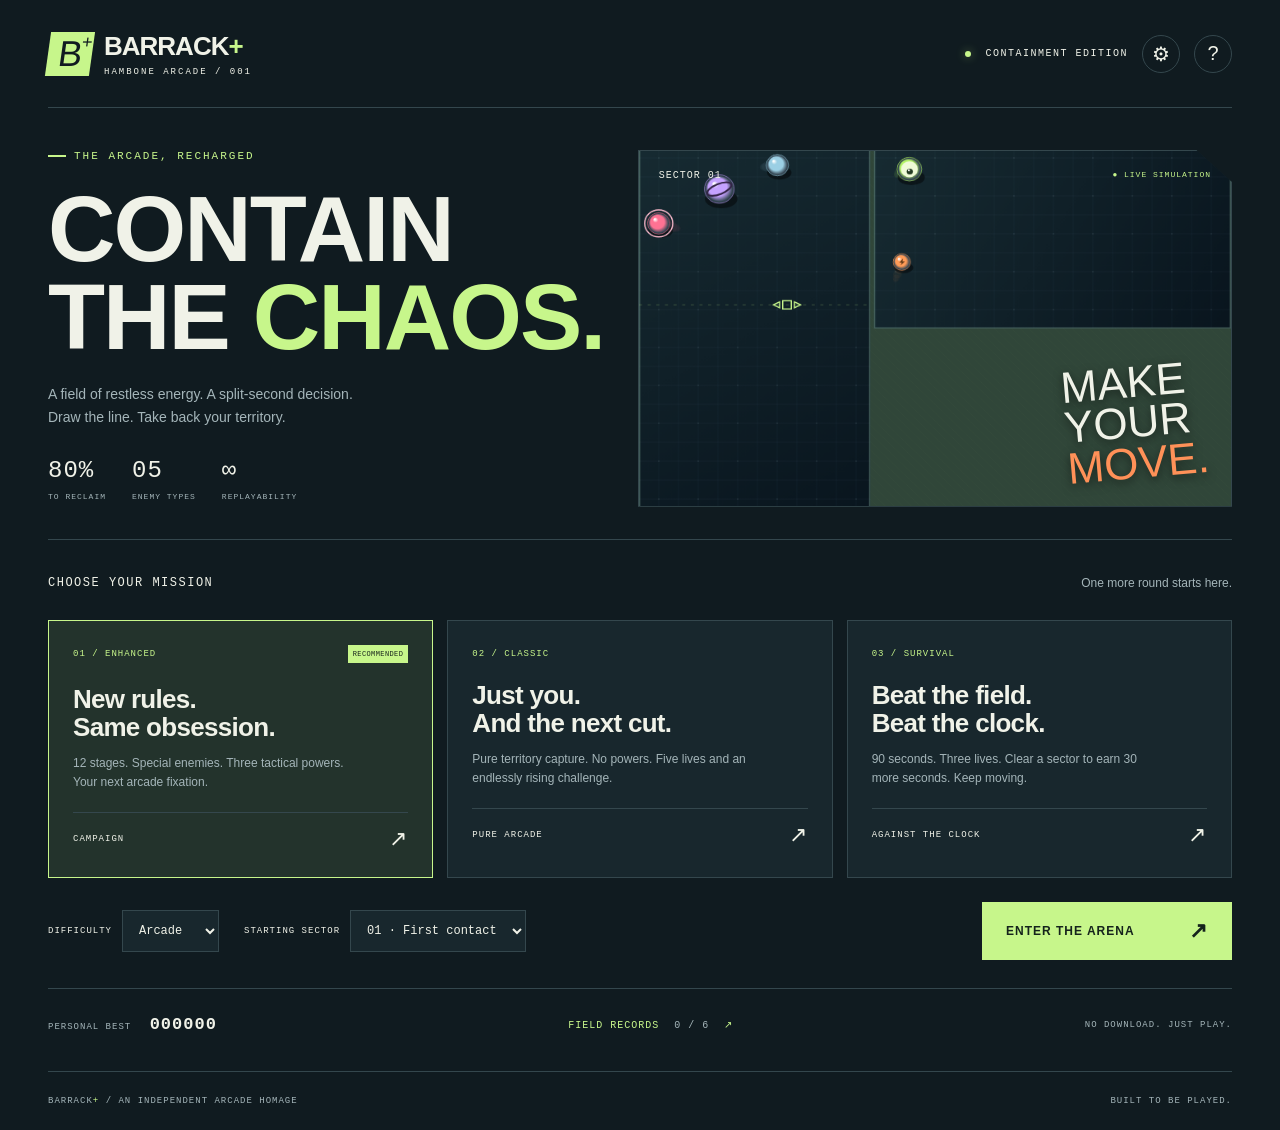
==== web/index.html @ 2a83e3cc "feat: build complete browser arcade with campaign and Pages deployment" ====
<!doctype html>
<html lang="en">
<head>
<meta charset="utf-8"><meta name="viewport" content="width=device-width,initial-scale=1,viewport-fit=cover"><meta name="theme-color" content="#101b20">
<meta name="description" content="Barrack+ — a modern territory-capture arcade game. Build barriers, contain the chaos, and reclaim the arena. Play with touch, mouse, or keyboard.">
<title>Barrack+ · Contain the chaos</title><link rel="icon" href="icon.svg" type="image/svg+xml"><link rel="stylesheet" href="style.css">
</head>
<body>
<div class="shell">
<header><a class="brand" href="#" id="homeLink" aria-label="Barrack plus main menu"><span class="brand-mark">B<span>+</span></span><span>BARRACK<span class="plus">+</span><small>HAMBONE ARCADE / 001</small></span></a><div class="header-right"><span class="live-dot"></span><span class="edition">CONTAINMENT EDITION</span><button class="icon-btn" id="settingsButton" aria-label="Settings">⚙</button><button class="icon-btn" id="helpButton" aria-label="How to play">?</button></div></header>
<main>
<section id="home" class="home">
<div class="hero-copy"><div class="eyebrow"><span></span> THE ARCADE, RECHARGED</div><h1>CONTAIN<br>THE <em>CHAOS.</em></h1><p>A field of restless energy. A split-second decision.<br>Draw the line. Take back your territory.</p><div class="hero-details"><span><b>80%</b> TO RECLAIM</span><span><b>05</b> ENEMY TYPES</span><span><b>∞</b> REPLAYABILITY</span></div></div>
<div class="hero-art" aria-hidden="true"><canvas id="attract" width="720" height="460"></canvas><div class="art-tag">SECTOR 01 <span>● LIVE SIMULATION</span></div><div class="art-stamp">MAKE<br>YOUR<br><strong>MOVE.</strong></div></div>
<div class="mode-heading"><h2>CHOOSE YOUR MISSION</h2><span>One more round starts here.</span></div>
<div class="modes"><button class="mode-card selected" data-mode="enhanced" aria-pressed="true"><span class="card-top">01 / ENHANCED <span class="pill">RECOMMENDED</span></span><strong>New rules.<br>Same obsession.</strong><p>12 stages. Special enemies. Three tactical powers. Your next arcade fixation.</p><span class="card-bottom">CAMPAIGN <span>↗</span></span></button><button class="mode-card" data-mode="classic" aria-pressed="false"><span class="card-top">02 / CLASSIC</span><strong>Just you.<br>And the next cut.</strong><p>Pure territory capture. No powers. Five lives and an endlessly rising challenge.</p><span class="card-bottom">PURE ARCADE <span>↗</span></span></button><button class="mode-card" data-mode="survival" aria-pressed="false"><span class="card-top">03 / SURVIVAL</span><strong>Beat the field.<br>Beat the clock.</strong><p>90 seconds. Three lives. Clear a sector to earn 30 more seconds. Keep moving.</p><span class="card-bottom">AGAINST THE CLOCK <span>↗</span></span></button></div>
<div class="launch-row"><label>DIFFICULTY <select id="difficulty"><option value="relaxed">Relaxed</option><option value="normal" selected>Arcade</option><option value="expert">Expert</option></select></label><label id="stageLabel">STARTING SECTOR <select id="stageSelect"><option value="1">01 · First contact</option></select></label><button id="startButton" class="primary">ENTER THE ARENA <span>↗</span></button></div>
<div class="home-bottom"><div>PERSONAL BEST <strong id="homeBest">000000</strong></div><button class="text-btn" id="achievementsButton">FIELD RECORDS <span id="achievementCount">0 / 6</span> ↗</button><span>NO DOWNLOAD. JUST PLAY.</span></div>
</section>
<section id="play" hidden>
<div class="game-top"><div><div class="eyebrow" id="modeName">ENHANCED CAMPAIGN</div><h2 id="sectorName">01 / FIRST CONTACT</h2></div><button id="pauseButton" class="outline">Ⅱ <span>PAUSE</span></button></div>
<div class="game-layout"><div class="game-main"><div class="scoreboard"><div><small>SCORE</small><strong id="score">000000</strong></div><div><small>INTEGRITY</small><strong id="lives">● ● ● ● ●</strong></div><div><small id="timeLabel">SECTOR</small><strong id="stageNumber">01 / 12</strong></div></div><div class="arena-frame"><canvas id="arena" width="960" height="640" tabindex="0" aria-label="Game arena. Arrow keys aim. Space rotates. Enter fires. P pauses. Keys 1, 2, 3 use powers."></canvas><div id="toast" role="status"></div><div id="arenaBadge">RECLAIM 80% TO ADVANCE</div></div><div class="capture-row"><span>AREA RECLAIMED</span><strong id="percent">0.0<span>%</span></strong><span class="target">TARGET 80%</span></div><div class="progress-track"><div id="progressFill"></div><i></i></div><div class="controls"><div class="axis-group" aria-label="Barrier orientation"><button id="horizontal" class="active" aria-pressed="true">↔ <span>HORIZONTAL</span></button><button id="vertical" aria-pressed="false">↕ <span>VERTICAL</span></button></div><button id="fireButton" class="primary">FIRE <span>↗</span></button></div><p class="control-hint" id="controlHint">Click to fire · Right-click / Space to rotate · Arrow keys to aim · Enter to fire</p></div>
<aside class="side-panel"><div class="panel-heading">TACTICAL SYSTEMS <span>+</span></div><p class="muted" id="powerDescription">A little help when the field fights back.</p><button class="power" id="slowButton"><span class="power-icon">◷</span><span><b>TIME DILATION</b><small>Slow the field for 5 seconds</small></span><strong id="slowCount">2</strong></button><button class="power" id="shieldButton"><span class="power-icon">◇</span><span><b>BEAM INSURANCE</b><small>Protect a life on your next hit</small></span><strong id="shieldCount">1</strong></button><button class="power" id="boostButton"><span class="power-icon">ϟ</span><span><b>OVERDRIVE</b><small>Faster barriers for 5 seconds</small></span><strong id="boostCount">2</strong></button><div class="field-guide"><div class="panel-heading">IN THE FIELD</div><div id="enemyList"></div></div><div class="tip"><span>FIELD NOTE / 001</span><p>Short cuts are safer.<br>Big cuts are sweeter.</p><small>Only empty regions are reclaimed. Separate the balls, then squeeze their territory.</small></div></aside></div>
</section>
</main><footer><span>BARRACK<span class="plus">+</span> <span class="muted">/ AN INDEPENDENT ARCADE HOMAGE</span></span><span>BUILT TO BE PLAYED.</span></footer>
</div>
<dialog id="modal"><div id="modalContent"></div></dialog>
<script type="module" src="app.mjs"></script>
</body></html>
---- web/style.css ----
:root{color-scheme:dark;--bg:#101b20;--panel:#18272d;--line:#34474d;--text:#f0f2e8;--muted:#a4b5b9;--mint:#c7f68b;--orange:#ff9158;--display:Impact,'Arial Narrow',sans-serif;--mono:'Courier New',monospace}*{box-sizing:border-box}body{margin:0;background:var(--bg);color:var(--text);font-family:Arial,Helvetica,sans-serif}button,select,input{font:inherit}button,a,select{touch-action:manipulation}button{cursor:pointer;color:inherit}button:disabled{cursor:default;opacity:.4}button:focus-visible,a:focus-visible,select:focus-visible,input:focus-visible,canvas:focus-visible{outline:3px solid var(--orange);outline-offset:4px}button{border:0}button:hover:not(:disabled){filter:brightness(1.13)}[hidden]{display:none!important}.shell{max-width:1440px;margin:auto;padding:0 48px}header{height:108px;display:flex;align-items:center;justify-content:space-between;border-bottom:1px solid var(--line)}.brand{display:flex;gap:12px;align-items:center;color:var(--text);text-decoration:none;font-size:26px;font-weight:900;letter-spacing:-1px}.brand-mark{height:44px;width:44px;background:var(--mint);color:var(--bg);display:grid;place-items:center;font:36px var(--display);position:relative;transform:skew(-8deg)}.brand-mark span{position:absolute;right:2px;top:0;font:18px Arial}.brand small{display:block;font:9px var(--mono);letter-spacing:2px;margin-top:5px}.plus{color:var(--mint)}.header-right{display:flex;gap:14px;align-items:center}.edition{font:10px var(--mono);letter-spacing:1.5px}.live-dot{width:6px;height:6px;border-radius:50%;background:var(--mint);box-shadow:0 0 10px #c7f68570}.icon-btn{width:38px;height:38px;background:transparent;border:1px solid var(--line);font-size:20px;border-radius:50%}.home{padding-top:42px;display:grid;grid-template-columns:1fr 1.05fr;column-gap:24px}.eyebrow{font:11px var(--mono);letter-spacing:2px;color:var(--mint);display:flex;align-items:center;gap:8px}.eyebrow span{display:inline-block;width:18px;height:2px;background:var(--mint)}h1{font:clamp(65px,7.3vw,108px)/.94 var(--display);letter-spacing:-2px;margin:23px 0 22px;font-weight:900}h1 em{font-style:normal;color:var(--mint)}.hero-copy>p{color:var(--muted);line-height:1.65;font-size:14px}.hero-details{display:flex;gap:26px;margin:28px 0 38px}.hero-details>span{font:8px var(--mono);letter-spacing:1px;color:var(--muted)}.hero-details b{display:block;font:24px var(--mono);color:var(--text);margin-bottom:8px}.hero-art{background:#17262a;border:1px solid var(--line);position:relative;overflow:hidden;min-height:320px;margin-bottom:32px;clip-path:polygon(0 0,94% 0,100% 9%,100% 100%,0 100%)}#attract{width:100%;height:100%;object-fit:cover;position:absolute}.art-tag{position:absolute;left:20px;right:20px;top:19px;font:10px var(--mono);letter-spacing:1px}.art-tag span{float:right;color:var(--mint);font-size:8px}.art-stamp{position:absolute;bottom:22px;right:25px;font:44px/.92 var(--display);transform:rotate(-5deg);text-shadow:0 3px 10px #0008}.art-stamp strong{color:var(--orange);font-weight:normal}.mode-heading{grid-column:1/-1;display:flex;justify-content:space-between;align-items:center;border-top:1px solid var(--line);padding-top:26px;margin:0 0 20px}.mode-heading h2{font:12px var(--mono);letter-spacing:1.5px}.mode-heading>span{font-size:12px;color:var(--muted)}.modes{grid-column:1/-1;display:grid;grid-template-columns:repeat(3,1fr);gap:14px}.mode-card{text-align:left;background:var(--panel);padding:24px;border:1px solid var(--line);position:relative;transition:background .15s}.mode-card.selected{border-color:var(--mint);background:#23332c}.card-top{display:flex;justify-content:space-between;align-items:center;font:9px var(--mono);letter-spacing:1px;color:var(--mint)}.pill{font-size:7px;background:var(--mint);color:#17241c;padding:5px;letter-spacing:.4px}.mode-card strong{font-size:26px;line-height:1.1;letter-spacing:-.7px;display:block;margin-top:22px}.mode-card p{font-size:12px;line-height:1.6;color:var(--muted);max-width:280px;min-height:40px}.card-bottom{display:flex;justify-content:space-between;align-items:center;font:9px var(--mono);letter-spacing:1px;border-top:1px solid var(--line);padding-top:13px;margin-top:18px}.card-bottom span{font-size:22px}.launch-row{grid-column:1/-1;display:flex;gap:25px;align-items:center;margin-top:24px}.launch-row label{font:9px var(--mono);letter-spacing:1px;display:flex;align-items:center;gap:10px}select{background:#18272d;color:var(--text);padding:12px;border:1px solid var(--line);border-radius:0;font-size:12px}.primary{background:var(--mint);color:#15231c;font-size:12px;letter-spacing:1px;font-weight:bold;padding:18px 24px;display:flex;align-items:center;justify-content:space-between;gap:35px}.primary span{font-size:22px;line-height:1}.launch-row .primary{margin-left:auto;min-width:250px}.home-bottom{grid-column:1/-1;margin:28px 0 10px;border-top:1px solid var(--line);padding:22px 0;display:flex;justify-content:space-between;align-items:center;font:9px var(--mono);letter-spacing:1px;color:var(--muted)}.home-bottom strong{color:var(--text);font-size:17px;margin-left:12px}.text-btn{background:none;color:var(--mint);padding:8px;font:10px var(--mono);letter-spacing:1px}.text-btn span{color:var(--muted);margin:0 8px}footer{padding:24px 0;display:flex;justify-content:space-between;font:9px var(--mono);letter-spacing:1px;color:var(--muted);border-top:1px solid var(--line)}.muted{color:var(--muted)}.game-top{display:flex;justify-content:space-between;align-items:center;padding:27px 0 22px}.game-top h2{font:28px var(--display);letter-spacing:1px;margin:7px 0 0}.outline{background:transparent;border:1px solid var(--line);padding:12px 16px;font:11px var(--mono)}.game-layout{display:grid;grid-template-columns:minmax(0,1fr) 260px;gap:28px}.scoreboard{display:flex;justify-content:space-between;border:1px solid var(--line);border-bottom:0;padding:15px 18px;background:var(--panel)}.scoreboard small{display:block;font:9px var(--mono);letter-spacing:1.5px;color:var(--muted);margin-bottom:7px}.scoreboard strong{font:22px var(--mono);letter-spacing:1px}.scoreboard>div:last-child{text-align:right}#lives{color:var(--orange);font-size:16px;line-height:25px;letter-spacing:2px}.arena-frame{position:relative;border:7px solid #2c3c42;box-shadow:inset 0 0 0 1px #617078;line-height:0}#arena{width:100%;aspect-ratio:1.5;display:block;touch-action:none;cursor:crosshair;background:#0a151b}#arenaBadge{position:absolute;bottom:10px;left:50%;transform:translateX(-50%);font:8px var(--mono);letter-spacing:1px;color:#a4b5b999;pointer-events:none;white-space:nowrap}#toast{position:absolute;top:12%;left:50%;transform:translateX(-50%);font:bold 15px var(--mono);background:#101b20e8;color:var(--mint);padding:12px 18px;white-space:nowrap;opacity:0;transition:opacity .15s;pointer-events:none;line-height:1.3}#toast.visible{opacity:1}.capture-row{display:flex;align-items:center;gap:14px;margin:18px 0 10px;font:9px var(--mono);letter-spacing:1px}.capture-row strong{font:bold 26px var(--mono);color:var(--mint)}.capture-row strong span{font-size:14px}.target{margin-left:auto;color:var(--muted)}.progress-track{height:7px;background:#2b3b40;position:relative}.progress-track>div{height:100%;background:var(--mint);width:0;transition:width .35s}.progress-track i{position:absolute;left:80%;top:-3px;width:2px;height:13px;background:var(--orange)}.controls{display:flex;justify-content:space-between;gap:12px;margin-top:20px}.axis-group{display:flex;border:1px solid var(--line);flex:1}.axis-group button{flex:1;background:transparent;font-size:24px;color:var(--muted);padding:11px 15px;white-space:nowrap}.axis-group span{font:10px var(--mono);letter-spacing:.6px;margin-left:6px}.axis-group button.active{background:#2b3b36;color:var(--mint);box-shadow:inset 0 -2px var(--mint)}.control-hint{font:9px var(--mono);color:var(--muted);text-align:center;line-height:1.7;margin:14px 0 26px}.side-panel{padding-top:8px}.panel-heading{display:flex;justify-content:space-between;font:10px var(--mono);letter-spacing:1.5px}.panel-heading span{color:var(--mint)}.side-panel>p{font-size:12px;line-height:1.6;margin:14px 0 20px}.power{width:100%;display:flex;align-items:center;gap:12px;text-align:left;padding:16px 10px;background:transparent;border-top:1px solid var(--line)}.power:last-of-type{border-bottom:1px solid var(--line)}.power-icon{font-size:28px;color:var(--mint);width:28px;text-align:center}.power b{font:9px var(--mono);letter-spacing:.5px;display:block}.power small{font-size:10px;color:var(--muted);display:block;margin-top:6px}.power>strong{font:13px var(--mono);margin-left:auto;color:var(--mint)}.power.on{background:#293e30}.field-guide{margin-top:28px}.enemy-item{display:flex;gap:12px;align-items:center;margin-top:18px}.orb-swatch{width:22px;height:22px;border-radius:50%;background:radial-gradient(circle at 30% 25%,white,var(--orb) 30%,#15222c 90%);box-shadow:0 2px 4px #0006;flex-shrink:0}.enemy-item b{font:10px var(--mono)}.enemy-item small{display:block;font-size:10px;line-height:1.5;color:var(--muted);margin-top:4px}.tip{padding:20px;border:1px solid var(--line);margin-top:26px;background:repeating-linear-gradient(135deg,transparent,transparent 8px,#ffffff02 8px,#ffffff02 9px)}.tip>span{font:8px var(--mono);color:var(--orange);letter-spacing:1px}.tip p{font-size:21px;line-height:1.3;margin:13px 0}.tip small{font-size:11px;line-height:1.6;color:var(--muted)}dialog{background:var(--panel);color:var(--text);border:1px solid #64746c;width:min(510px,calc(100% - 32px));padding:30px;max-height:90dvh;box-shadow:0 25px 100px #0008}dialog::backdrop{background:#061015d9;backdrop-filter:blur(6px)}dialog h2{font:42px var(--display);letter-spacing:.5px;margin:15px 0}dialog p{color:var(--muted);font-size:14px;line-height:1.7}dialog .primary{width:100%;margin-top:20px}dialog .outline{width:100%;margin-top:10px;padding:14px}dialog .eyebrow{font-size:10px}.setting{display:flex;align-items:center;justify-content:space-between;gap:20px;padding:15px 0;border-bottom:1px solid var(--line);font-size:13px}.setting input[type=range]{width:135px;accent-color:var(--mint)}.setting input[type=checkbox]{width:20px;height:20px;accent-color:var(--mint)}.result-stats{display:grid;grid-template-columns:1fr 1fr;gap:12px;margin-top:22px}.result-stats>div{border:1px solid var(--line);padding:16px;font:10px var(--mono);color:var(--muted)}.result-stats strong{display:block;font-size:25px;margin-top:8px;color:var(--mint)}.achievement{border-top:1px solid var(--line);padding:15px 0;display:flex;gap:12px;align-items:center}.achievement>span{font-size:25px;color:var(--mint)}.achievement b{font-size:13px}.achievement small{display:block;color:var(--muted);font-size:11px;margin-top:5px}.achievement.locked{opacity:.5}.how-step{display:flex;gap:17px;margin:20px 0}.how-step>strong{color:var(--mint);font:22px var(--mono)}.how-step p{margin:0}.how-step b{color:var(--text)}
@media(min-width:1500px){.shell{padding:0 64px}}@media(max-width:1100px){.shell{padding:0 28px}.game-layout{grid-template-columns:minmax(0,1fr) 220px;gap:20px}.launch-row{gap:16px}.launch-row label{display:block}.launch-row select{display:block;margin-top:8px}.mode-card{padding:19px}.pill{display:none}h1{font-size:80px}.hero-art{min-height:340px}.axis-group span{font-size:8px}.axis-group button{padding:10px 8px}.power{gap:7px;padding:16px 0}.power small{font-size:9px}.edition{display:none}}
@media(max-width:800px){.shell{padding:0 22px}header{height:84px}.home{padding-top:30px}.hero-art{min-height:300px}h1{font-size:65px}.hero-copy>p{font-size:12px}.hero-details{gap:16px}.game-layout{grid-template-columns:1fr}.side-panel{display:grid;grid-template-columns:repeat(3,1fr);gap:10px;padding-bottom:20px}.side-panel>.panel-heading,.side-panel>p,.field-guide,.tip{display:none}.power{border:1px solid var(--line)!important;padding:12px 8px;gap:7px}.power small{display:none}.power b{font-size:8px;line-height:1.5}.power-icon{font-size:24px}.control-hint{margin-bottom:0}.launch-row .primary{min-width:210px}.home-bottom>span{display:none}}
@media(max-width:600px){.shell{padding:0 16px}header{height:74px}.brand{font-size:21px;gap:10px}.brand-mark{height:36px;width:36px;font-size:30px}.brand small{font-size:7px;letter-spacing:1.3px}.header-right{gap:9px}.icon-btn{height:34px;width:34px;font-size:18px}.live-dot{display:none}.home{grid-template-columns:1fr;gap:0;padding-top:26px}.hero-copy{z-index:1}h1{font-size:76px;margin:18px 0}.hero-copy>p{font-size:13px}.hero-details{margin:22px 0 26px;gap:38px}.hero-art{min-height:210px;margin-bottom:24px}.art-stamp{font-size:34px}.mode-heading{padding-top:18px;margin-bottom:14px}.mode-heading h2{font-size:10px}.mode-heading>span{display:none}.modes{grid-template-columns:1fr;gap:10px}.mode-card{padding:17px 18px;display:grid;grid-template-columns:1fr 1fr;column-gap:12px}.card-top{grid-column:1/-1;font-size:9px}.pill{display:inline;font-size:7px}.mode-card strong{font-size:22px;margin-top:13px}.mode-card p{font-size:11px;margin:13px 0 0;min-height:0}.card-bottom{grid-column:1/-1;margin-top:14px;padding-top:8px}.card-bottom span{font-size:18px}.launch-row{flex-wrap:wrap;gap:18px;margin-top:20px}.launch-row label{flex:1;white-space:nowrap;font-size:8px}.launch-row select{width:100%;font-size:11px}.launch-row .primary{width:100%;margin:0;padding:20px;font-size:12px}.home-bottom{margin-top:24px;gap:8px;flex-wrap:wrap;font-size:8px}.home-bottom strong{font-size:15px;margin-left:5px}.text-btn{font-size:9px;padding:8px 0}footer{font-size:7px;line-height:1.7;padding:20px 0}footer>span:last-child{display:none}.game-top{padding:19px 0 15px}.game-top h2{font-size:23px}.game-top .eyebrow{font-size:8px;letter-spacing:1.5px}.outline{font-size:10px;padding:10px}.scoreboard{padding:12px 11px}.scoreboard strong{font-size:18px}.scoreboard small{font-size:8px}#lives{font-size:11px;letter-spacing:0;line-height:20px}.arena-frame{border-width:4px}#arena{aspect-ratio:1.5}#arenaBadge{font-size:6px;letter-spacing:.5px;bottom:7px}.capture-row{margin:15px 0 9px;font-size:8px;gap:10px}.capture-row strong{font-size:23px}.controls{margin-top:16px;gap:8px}.axis-group button{padding:8px 5px;font-size:22px}.axis-group span{font-size:7px;margin-left:0;display:block}.controls .primary{padding:12px 15px;gap:15px;font-size:11px}.controls .primary span{font-size:18px}.control-hint{font-size:8px;margin:10px 0 0}.game-layout{gap:12px}.side-panel{gap:6px;padding-bottom:20px}.power{padding:10px 5px;gap:4px}.power-icon{width:20px;font-size:22px}.power b{font-size:7px}.power>strong{font-size:11px}dialog{padding:24px}dialog h2{font-size:36px}#toast{font-size:11px;padding:10px 12px}}
@media(prefers-reduced-motion:reduce){*{transition:none!important;scroll-behavior:auto!important}}

body.playing header{height:68px}body.playing footer{display:none}@media(min-width:801px){.game-layout{max-width:min(100%,calc((100dvh - 405px)*1.5 + 288px));margin:0 auto}.game-top{padding:18px 0}.scoreboard{padding:12px 18px}}
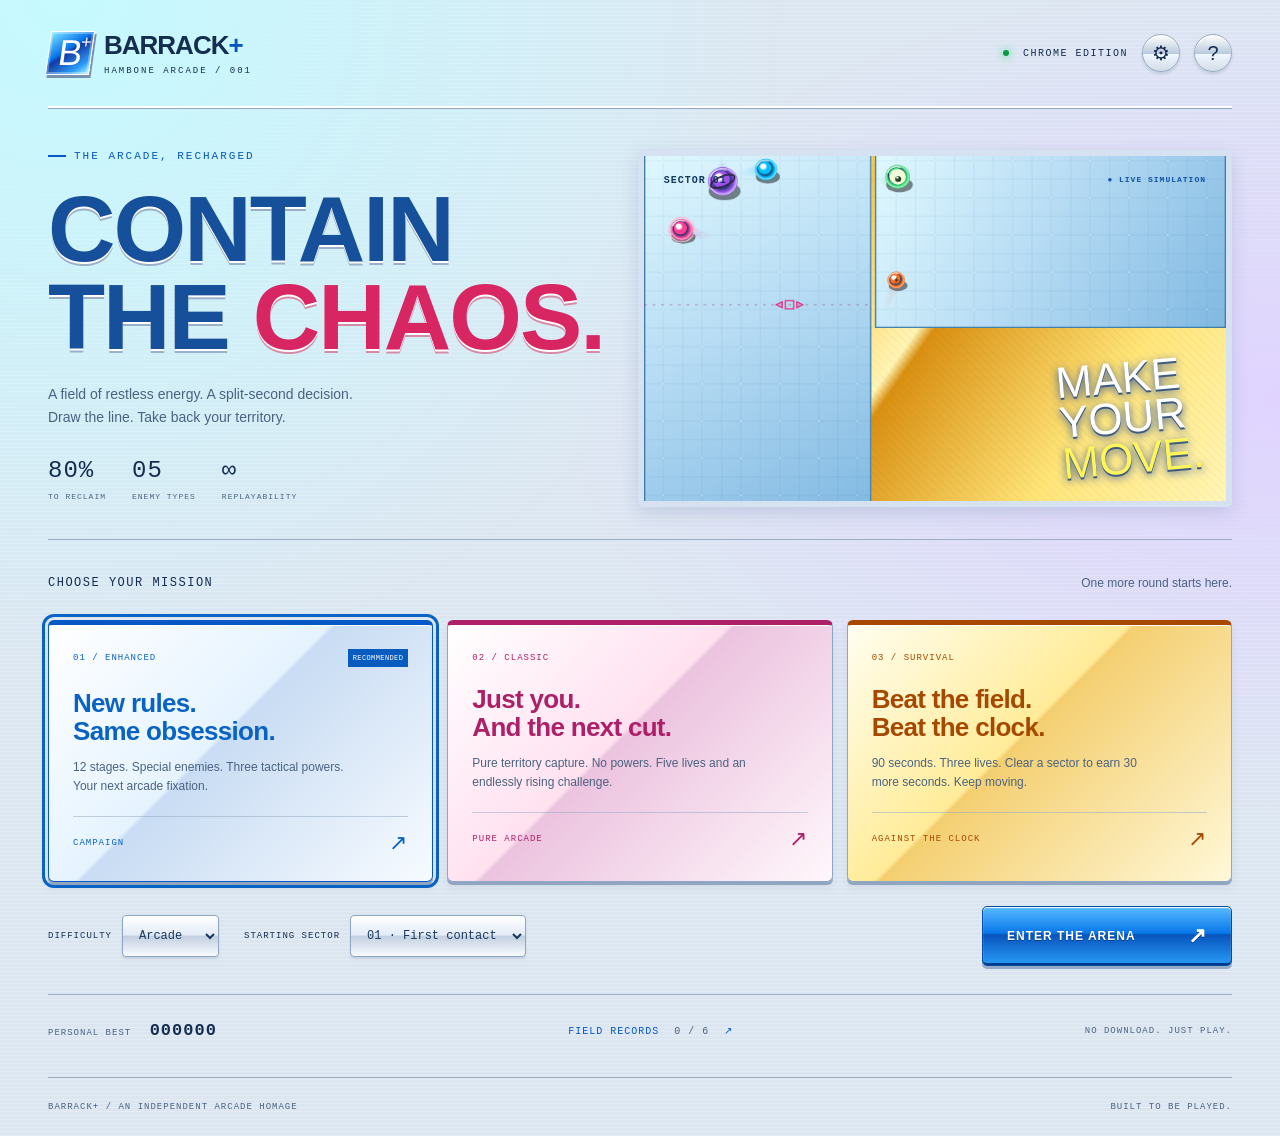
==== commit dad9c912: "feat: add bright colorful metallic arcade presentation" ====
--- a/web/index.html
+++ b/web/index.html
@@ -1,13 +1,13 @@
 <!doctype html>
 <html lang="en">
 <head>
-<meta charset="utf-8"><meta name="viewport" content="width=device-width,initial-scale=1,viewport-fit=cover"><meta name="theme-color" content="#101b20">
+<meta charset="utf-8"><meta name="viewport" content="width=device-width,initial-scale=1,viewport-fit=cover"><meta name="theme-color" content="#dce6f1">
 <meta name="description" content="Barrack+ — a modern territory-capture arcade game. Build barriers, contain the chaos, and reclaim the arena. Play with touch, mouse, or keyboard.">
-<title>Barrack+ · Contain the chaos</title><link rel="icon" href="icon.svg" type="image/svg+xml"><link rel="stylesheet" href="style.css">
+<title>Barrack+ · Contain the chaos</title><link rel="icon" href="icon.svg" type="image/svg+xml"><link rel="stylesheet" href="style.css"><link rel="stylesheet" href="metallic.css">
 </head>
 <body>
 <div class="shell">
-<header><a class="brand" href="#" id="homeLink" aria-label="Barrack plus main menu"><span class="brand-mark">B<span>+</span></span><span>BARRACK<span class="plus">+</span><small>HAMBONE ARCADE / 001</small></span></a><div class="header-right"><span class="live-dot"></span><span class="edition">CONTAINMENT EDITION</span><button class="icon-btn" id="settingsButton" aria-label="Settings">⚙</button><button class="icon-btn" id="helpButton" aria-label="How to play">?</button></div></header>
+<header><a class="brand" href="#" id="homeLink" aria-label="Barrack plus main menu"><span class="brand-mark">B<span>+</span></span><span>BARRACK<span class="plus">+</span><small>HAMBONE ARCADE / 001</small></span></a><div class="header-right"><span class="live-dot"></span><span class="edition">CHROME EDITION</span><button class="icon-btn" id="settingsButton" aria-label="Settings">⚙</button><button class="icon-btn" id="helpButton" aria-label="How to play">?</button></div></header>
 <main>
 <section id="home" class="home">
 <div class="hero-copy"><div class="eyebrow"><span></span> THE ARCADE, RECHARGED</div><h1>CONTAIN<br>THE <em>CHAOS.</em></h1><p>A field of restless energy. A split-second decision.<br>Draw the line. Take back your territory.</p><div class="hero-details"><span><b>80%</b> TO RECLAIM</span><span><b>05</b> ENEMY TYPES</span><span><b>∞</b> REPLAYABILITY</span></div></div>
--- a/web/metallic.css
+++ b/web/metallic.css
@@ -0,0 +1,125 @@
+/* Bright anodized-metal cabinet, with high-contrast printed labels. */
+:root {
+  color-scheme: light;
+  --bg: #e4edf6;
+  --panel: #f4f8fc;
+  --line: #9baec2;
+  --text: #152e50;
+  --muted: #4b6380;
+  --mint: #0658c7;
+  --orange: #c72d59;
+}
+body {
+  background: radial-gradient(ellipse at 5% 0%, #c5faff 0, transparent 42%),
+    radial-gradient(ellipse at 100% 35%, #e0d4ff 0, transparent 40%),
+    repeating-linear-gradient(0deg, #ffffff35 0 1px, transparent 1px 4px), #dce6f1;
+}
+header { border-bottom: 2px solid #fff; box-shadow: 0 1px #92a6bd; }
+.brand-mark {
+  color: #fff;
+  background: linear-gradient(145deg, #7de9ff, #0672ea 42%, #153aa2 48%, #2a9bf8 80%, #b4fbff);
+  border: 1px solid white;
+  box-shadow: 2px 3px 0 #7791b1, inset 0 0 0 2px #ffffff50;
+}
+.plus, .eyebrow { color: #0757bd; }
+.live-dot { background: #079946; box-shadow: 0 0 8px #18db75; }
+.icon-btn { background: linear-gradient(#fff, #b9c9dc 52%, #eff7ff 54%, #d3dce8); box-shadow: inset 0 1px white, 0 2px 3px #17375226; }
+h1 { color: #164f9a; text-shadow: 0 2px #fff, 0 4px #9bafc8; }
+h1 em { color: #d72661; text-shadow: 0 2px #fff, 0 4px #d78aa6; }
+.hero-art {
+  background: #bceeff;
+  border: 6px solid #d6e2f1;
+  box-shadow: inset 0 0 0 2px white, 0 6px 18px #45648d30;
+  clip-path: none;
+  border-radius: 5px;
+}
+.art-tag { color: #12385e; font-weight: bold; }
+.art-tag span { color: #1253a2; }
+.art-stamp { color: #fff; text-shadow: 0 2px #3e5b80, 0 3px 8px #274c99; }
+.art-stamp strong { color: #fff55b; }
+.mode-card {
+  --card-color: #0963c5;
+  background: linear-gradient(135deg, #fff 0%, #e5f3ff 44%, #c8dcf3 45%, #f7fbff 100%);
+  border: 1px solid #8ea7c7;
+  border-top: 5px solid var(--card-color);
+  box-shadow: inset 0 1px white, 0 3px 0 #91a5bf, 0 6px 10px #3a547c15;
+  border-radius: 6px;
+}
+.mode-card[data-mode="classic"] {
+  --card-color: #ad2067;
+  background: linear-gradient(135deg, #fff, #ffe1f0 44%, #ecc3df 45%, #fff7fb);
+}
+.mode-card[data-mode="survival"] {
+  --card-color: #a64800;
+  background: linear-gradient(135deg, #fffef1, #ffec99 44%, #f4cf71 45%, #fff8d8);
+}
+.mode-card.selected { outline: 3px solid var(--card-color); outline-offset: 3px; }
+.mode-card strong, .card-top, .card-bottom { color: var(--card-color); }
+.card-bottom { border-color: #94abc188; }
+.pill { color: #fff; background: #075cbd; }
+.primary {
+  color: #fff;
+  background: linear-gradient(#58baff 0%, #0877e9 45%, #0754bd 48%, #299cf6 100%);
+  border: 1px solid #064aa3;
+  border-radius: 5px;
+  box-shadow: inset 0 1px 1px #fff, inset 0 -2px #003a8c, 0 3px 0 #97abc5;
+  text-shadow: 0 1px #003c8d;
+}
+select, .outline {
+  color: #18385e;
+  background: linear-gradient(#fff, #e3ebf6 48%, #c2cfe0 50%, #f7fbff);
+  border-color: #90a5bf;
+  border-radius: 4px;
+  box-shadow: inset 0 1px #fff, 0 2px 2px #27446620;
+}
+.scoreboard {
+  background: linear-gradient(#fff 0%, #e9f3ff 42%, #becde0 46%, #edf4ff 100%);
+  border: 1px solid #8aa1bc;
+  border-radius: 6px 6px 0 0;
+  box-shadow: inset 0 2px white;
+}
+.scoreboard strong { color: #0755b3; text-shadow: 0 1px #fff; }
+#lives { color: #d12361; text-shadow: 0 1px white; }
+.arena-frame {
+  border: 9px solid #c1d0e2;
+  border-image: linear-gradient(140deg, #fff, #9daec3 25%, #eff7ff 45%, #788eaa 50%, #e9f4ff 77%, #9aaec6) 1;
+  box-shadow: 0 0 0 1px #728aab, 0 8px 18px #3d61852b;
+}
+#arena { background: #c2eaff; }
+#arenaBadge { color: #274d79; background: #effaffba; padding: 4px 7px; border-radius: 3px; }
+#toast { color: #fff; background: #0859b7ed; border: 1px solid #bbf3ff; box-shadow: 0 3px 10px #294f7b40; border-radius: 4px; }
+.progress-track { background: #bec9d9; box-shadow: inset 0 1px 3px #4b628c66; height: 9px; border-radius: 5px; }
+.progress-track > div { background: linear-gradient(90deg, #007bff, #00badd, #23c78f, #d9de23); border-radius: 5px; box-shadow: inset 0 1px #ffffffaa; }
+.progress-track i { background: #c31d60; }
+.axis-group { border-color: #91a5bf; border-radius: 5px; overflow: hidden; box-shadow: 0 2px 2px #1f48772b; }
+.axis-group button { background: linear-gradient(#fff, #d2dfed 50%, #edf7ff); color: #244567; }
+.axis-group button.active { background: linear-gradient(#ffef7c, #ffce32 49%, #f4b917 50%, #ffe361); color: #533900; box-shadow: inset 0 2px #fff8b0, inset 0 -3px #c68e05; }
+.power {
+  background: linear-gradient(130deg, #fff, #e9f1fc 48%, #cbd9ea 49%, #f1f7ff);
+  border: 1px solid #93a8c1;
+  border-radius: 5px;
+  margin-bottom: 10px;
+  box-shadow: inset 0 1px white, 0 2px 0 #a9b9cd;
+}
+#slowButton .power-icon, #slowButton > strong { color: #0069b1; }
+#shieldButton .power-icon, #shieldButton > strong { color: #9a28b5; }
+#boostButton .power-icon, #boostButton > strong { color: #ac4b00; }
+.power.on { background: linear-gradient(#fff5b0, #ffdd47, #fff4b2); }
+button:disabled { opacity: .55; }
+.tip { background: linear-gradient(135deg, #fffbe5, #ffed9c); border: 1px solid #cdb254; box-shadow: inset 0 1px white; }
+.tip > span { color: #8e4400; }
+.tip small { color: #665627; }
+.tip p { color: #5f4205; }
+.enemy-item b { color: #164a91; }
+dialog { background: linear-gradient(135deg, #fff, #d8e6f6); border: 2px solid #829fc2; border-radius: 8px; box-shadow: inset 0 2px #fff, 0 25px 100px #15305170; }
+dialog::backdrop { background: #19385c80; }
+.result-stats > div { background: #ffffff80; }
+.achievement.locked { opacity: .65; }
+@media(max-width:600px) {
+  .arena-frame { border-width: 6px; }
+  .mode-card { margin: 3px; }
+  .power { margin-bottom: 0; }
+}
+.mode-card.selected { background: linear-gradient(135deg, #fff 0%, #e5f3ff 44%, #c8dcf3 45%, #f7fbff 100%); }
+.mode-card[data-mode="classic"].selected { background: linear-gradient(135deg, #fff, #ffe1f0 44%, #ecc3df 45%, #fff7fb); }
+.mode-card[data-mode="survival"].selected { background: linear-gradient(135deg, #fffef1, #ffec99 44%, #f4cf71 45%, #fff8d8); }
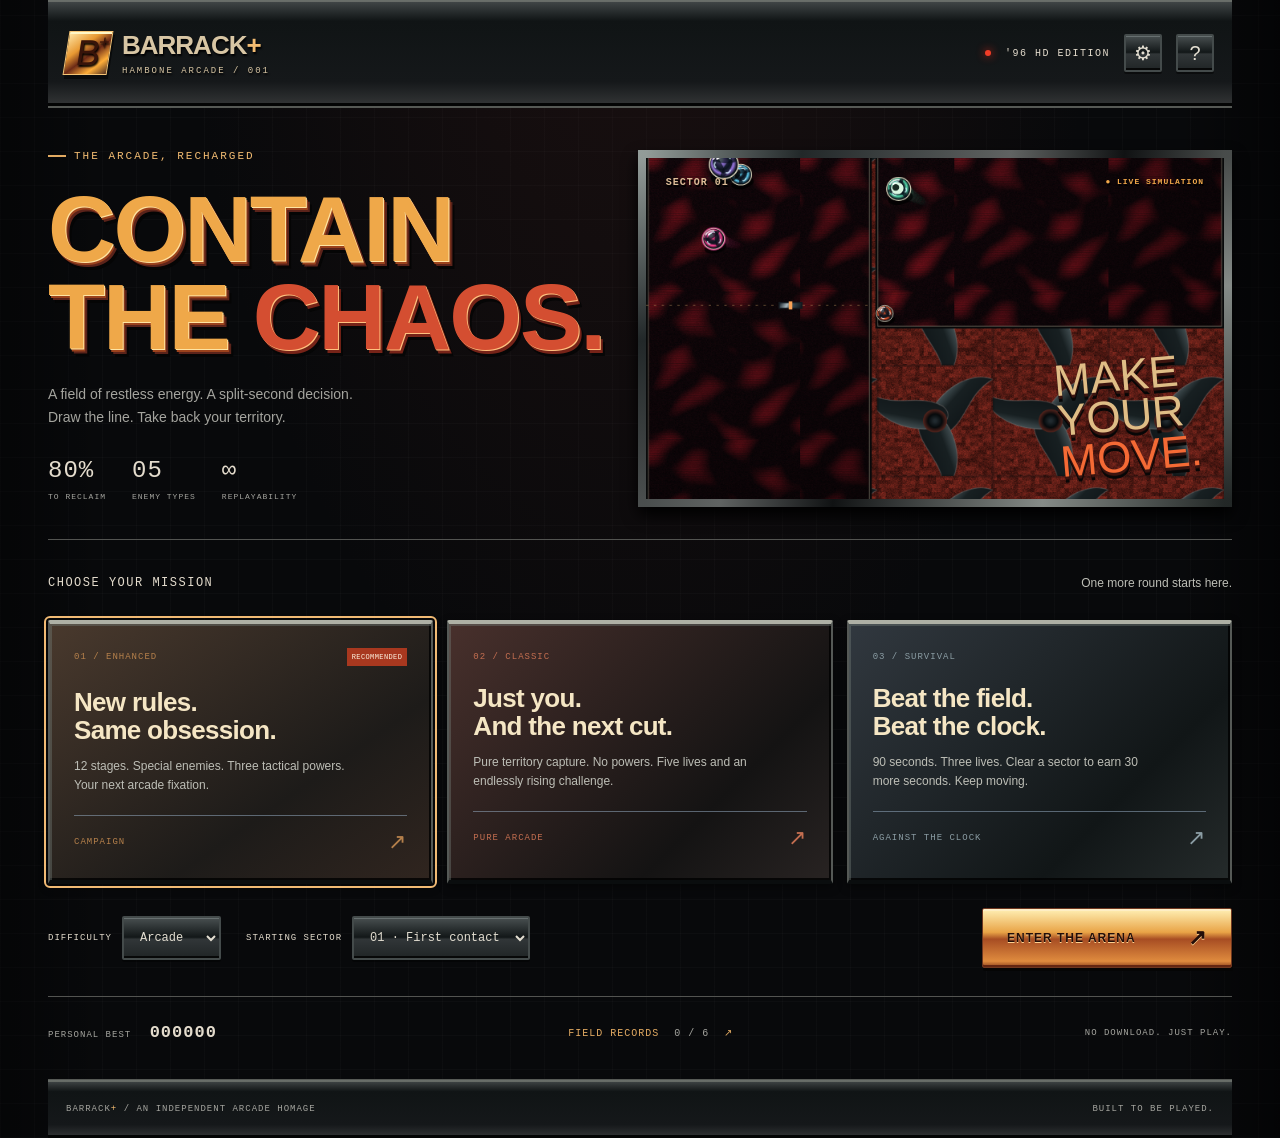
==== commit 79d75680: "feat: wire Barrack '96 HD visual theme with Chrome fallback" ====
--- a/web/index.html
+++ b/web/index.html
@@ -3,7 +3,7 @@
 <head>
 <meta charset="utf-8"><meta name="viewport" content="width=device-width,initial-scale=1,viewport-fit=cover"><meta name="theme-color" content="#dce6f1">
 <meta name="description" content="Barrack+ — a modern territory-capture arcade game. Build barriers, contain the chaos, and reclaim the arena. Play with touch, mouse, or keyboard.">
-<title>Barrack+ · Contain the chaos</title><link rel="icon" href="icon.svg" type="image/svg+xml"><link rel="stylesheet" href="style.css"><link rel="stylesheet" href="metallic.css">
+<title>Barrack+ · Contain the chaos</title><link rel="icon" href="icon.svg" type="image/svg+xml"><link rel="stylesheet" href="style.css"><link rel="stylesheet" href="metallic.css"><link rel="stylesheet" href="retro96.css">
 </head>
 <body>
 <div class="shell">
--- a/web/retro96.css
+++ b/web/retro96.css
@@ -0,0 +1,167 @@
+/* Barrack '96 HD — an original industrial tribute, independent of the Chrome theme.
+   No licensed original artwork is embedded or copied. */
+body.retro96 {
+  color-scheme: dark;
+  --bg: #090a0b;
+  --panel: #1d2021;
+  --line: #535451;
+  --text: #e4dccd;
+  --muted: #a4a49e;
+  --mint: #e2aa62;
+  --orange: #fa542d;
+  background:
+    radial-gradient(ellipse at 50% -20%, #57262144, transparent 52%),
+    repeating-linear-gradient(90deg, #ffffff05 0 1px, transparent 1px 34px),
+    repeating-linear-gradient(0deg, #ffffff05 0 1px, transparent 1px 34px),
+    #08090b;
+  color: var(--text);
+}
+body.retro96 .shell {
+  background: linear-gradient(90deg, #0006, transparent 8%, transparent 92%, #0008);
+}
+body.retro96 header, body.retro96 footer {
+  border-color: #565955;
+  background: linear-gradient(#454a4b, #101415 20%, #15181a 77%, #343637);
+  box-shadow: inset 0 2px #989e9270, inset 0 -3px #030404;
+  padding-left: 18px; padding-right: 18px;
+}
+body.retro96 .brand { color: #d8c6a4; text-shadow: 1px 2px 2px #000; }
+body.retro96 .brand-mark {
+  background: linear-gradient(140deg,#ffe7a8,#e89932 35%,#6c2a16 55%,#feae39 78%,#513021);
+  color: #38140a; border: 1px solid #f6c475;
+  box-shadow: inset 0 2px #fff7c7, 2px 4px 0 #0008; transform: skew(-9deg);
+}
+body.retro96 .plus, body.retro96 .eyebrow { color: #f3bc72; }
+body.retro96 .live-dot { background: #f33d27; box-shadow: 0 0 9px #e52616; }
+body.retro96 h1 {
+  color: #efa849;
+  text-shadow: 1px 1px #ffe4a2, 2px 3px #9b421c, 4px 5px #5b231a, 6px 8px #050505;
+}
+body.retro96 h1 em { color: #d44e31; text-shadow: 1px 1px #ffc17e, 3px 4px #762318, 5px 7px #060606; }
+body.retro96 .hero-art {
+  border: 8px solid #454745;
+  border-image: linear-gradient(130deg,#939c99,#222829 18%,#606362 42%,#101213 55%,#858b87 79%,#222726) 1;
+  background: #090404;
+  box-shadow: inset 0 0 0 2px #020303, 0 8px 16px #000;
+}
+body.retro96 .art-tag { color: #ddbd98; text-shadow: 1px 2px #000; }
+body.retro96 .art-tag span { color: #f2a94b; }
+body.retro96 .art-stamp { color: #dfbd86; text-shadow: 0 3px 1px #3d1510, 0 6px 0 #070707; }
+body.retro96 .art-stamp strong { color: #f46a35; }
+body.retro96 .mode-card, body.retro96 .power, body.retro96 .tip {
+  --card-color: #b5804b;
+  border: 2px solid #555956;
+  border-top: 4px solid #aeb0a5;
+  border-bottom: 4px solid #0a0d0e;
+  border-radius: 2px;
+  color: #e8e2d6;
+  background: linear-gradient(135deg, #343839, #111616 54%, #292c2d 55%, #1d2021);
+  box-shadow: inset 2px 2px #747d7866, inset -2px -2px #000c, 0 3px 10px #0007;
+}
+body.retro96 .mode-card[data-mode="classic"] { --card-color: #c36e50; background: linear-gradient(135deg,#48302c,#141313 70%,#282322); }
+body.retro96 .mode-card[data-mode="survival"] { --card-color: #8b9da4; background: linear-gradient(135deg,#31383f,#111617 70%,#252b2b); }
+body.retro96 .mode-card.selected,
+body.retro96 .mode-card[data-mode="classic"].selected,
+body.retro96 .mode-card[data-mode="survival"].selected {
+  background: linear-gradient(145deg, #49392d, #1d1b19 65%, #30251f);
+  outline: 2px solid #f1ba74; outline-offset: 2px;
+}
+body.retro96 .mode-card strong { color: #f5e6c4; }
+body.retro96 .mode-card p, body.retro96 .mode-heading > span { color: #bdbeb6; }
+body.retro96 .pill { background: #a8381f; color: #fff5e2; }
+body.retro96 .primary, body.retro96 .axis-group button.active {
+  color: #230e09;
+  border: 1px solid #6e3720;
+  background: linear-gradient(#fff0b5 0%, #e9a447 40%, #a74d23 52%, #df8b3e 90%, #8f421e);
+  box-shadow: inset 0 2px #ffefd0b0, inset 0 -2px #632511, 1px 3px #050505;
+  text-shadow: 0 1px #ffd18f;
+  border-radius: 2px;
+}
+body.retro96 .outline, body.retro96 select, body.retro96 .icon-btn,
+body.retro96 .axis-group button {
+  border: 2px solid #444b4b;
+  color: #e3ded1;
+  background: linear-gradient(#484f50, #121718 48%, #313638 53%, #202526);
+  box-shadow: inset 0 1px #98a1a167, inset 0 -2px #070808, 0 2px #0007;
+  border-radius: 2px;
+}
+body.retro96 .scoreboard {
+  background: repeating-linear-gradient(90deg,#ffffff08 0 2px,transparent 2px 12px),
+    linear-gradient(#5a5d5a, #151718 27%, #343839 85%, #0a0c0d);
+  border: 3px ridge #7c807a; border-bottom: none;
+  box-shadow: inset 0 2px #b8b8ad44, inset 0 -6px #030505;
+}
+body.retro96 .scoreboard small {
+  font-weight: bold; color: #c2c0b7; letter-spacing: 2px; text-shadow: 1px 2px #060707;
+}
+body.retro96 .scoreboard strong {
+  font-family: 'Courier New', monospace; color: #fb493c;
+  text-shadow: 0 0 8px #f51a0b9e, 0 2px #070707;
+  background: #070606; border: 2px inset #7b7f7a; padding: 4px 10px;
+  display: inline-block; min-width: 85px;
+}
+body.retro96 #lives { color: #ff6840; text-shadow: 0 0 6px #cb3816; }
+body.retro96 .arena-frame {
+  position: relative;
+  border: 12px solid #6f7470;
+  border-image: linear-gradient(140deg,#9ca29b,#202526 18%,#727975 29%,#14191a 51%,#888d86 78%,#272d2c) 1;
+  background: #080505;
+  box-shadow: inset 0 0 0 2px #0b0d0c, 0 8px 26px #000c;
+}
+body.retro96 .arena-frame::after {
+  content: '';
+  position: absolute; inset: 0;
+  border: 2px solid #292e2c;
+  box-shadow: inset 0 0 22px #000;
+  pointer-events: none;
+}
+body.retro96 #arena { background: #110809; }
+body.retro96 #arenaBadge {
+  color: #d1c7a8; background: #101213d9;
+  border: 1px solid #696a5e; text-shadow: 1px 1px #000;
+}
+body.retro96 #toast {
+  color: #f7e6bf; background: #1c1714ef;
+  border: 2px ridge #b17b4b; box-shadow: 0 3px 12px #000;
+}
+body.retro96 .progress-track {
+  background: #07090b; border: 2px inset #77796e;
+  box-shadow: inset 0 2px 6px #000;
+}
+body.retro96 .progress-track > div {
+  background: linear-gradient(90deg,#924620,#e19c3d,#f0d36d);
+  box-shadow: 0 0 8px #e58e36;
+}
+body.retro96 .progress-track i { background: #ff4429; }
+body.retro96 .side-panel {
+  background: repeating-linear-gradient(0deg,#ffffff07 0 2px,transparent 2px 26px),
+    linear-gradient(115deg,#373b3b,#15191a 42%,#303535 67%,#111517);
+  border: 4px ridge #696e6b;
+  box-shadow: inset 0 0 0 2px #060809, 0 7px 17px #0009;
+  padding: 15px;
+}
+body.retro96 .panel-heading { color: #edc18c; text-shadow: 1px 2px #000; }
+body.retro96 .tip { background: linear-gradient(135deg,#403226,#1d1a17); border-color: #70513d; }
+body.retro96 .tip p { color: #e9ccaa; }
+body.retro96 .tip small, body.retro96 .tip > span { color: #c3a480; }
+body.retro96 .power b, body.retro96 .enemy-item b { color: #e8c59a; }
+body.retro96 .power small, body.retro96 .enemy-item small { color: #b5b6ae; }
+body.retro96 .power.on { background: linear-gradient(#69513a,#302319); }
+body.retro96 .power strong { color: #f6ac69; }
+body.retro96 dialog {
+  color: #e5decf;
+  border: 7px ridge #737872; border-radius: 3px;
+  background: linear-gradient(135deg,#414646,#161a1b 45%,#2a2e2f);
+  box-shadow: 0 30px 90px #000c;
+}
+body.retro96 dialog h2 { color: #f0b269; text-shadow: 2px 3px #000; }
+body.retro96 .result-stats > div { background: #070a0ab5; }
+body.retro96 .setting select {
+  max-width: 100%; min-width: 152px; margin-left: 12px;
+}
+@media (max-width: 600px) {
+  body.retro96 .arena-frame { border-width: 7px; }
+  body.retro96 .scoreboard strong { padding: 3px 5px; min-width: 0; font-size: 15px; }
+  body.retro96 .side-panel { padding: 10px; }
+  body.retro96 header, body.retro96 footer { padding-left: 8px; padding-right: 8px; }
+}
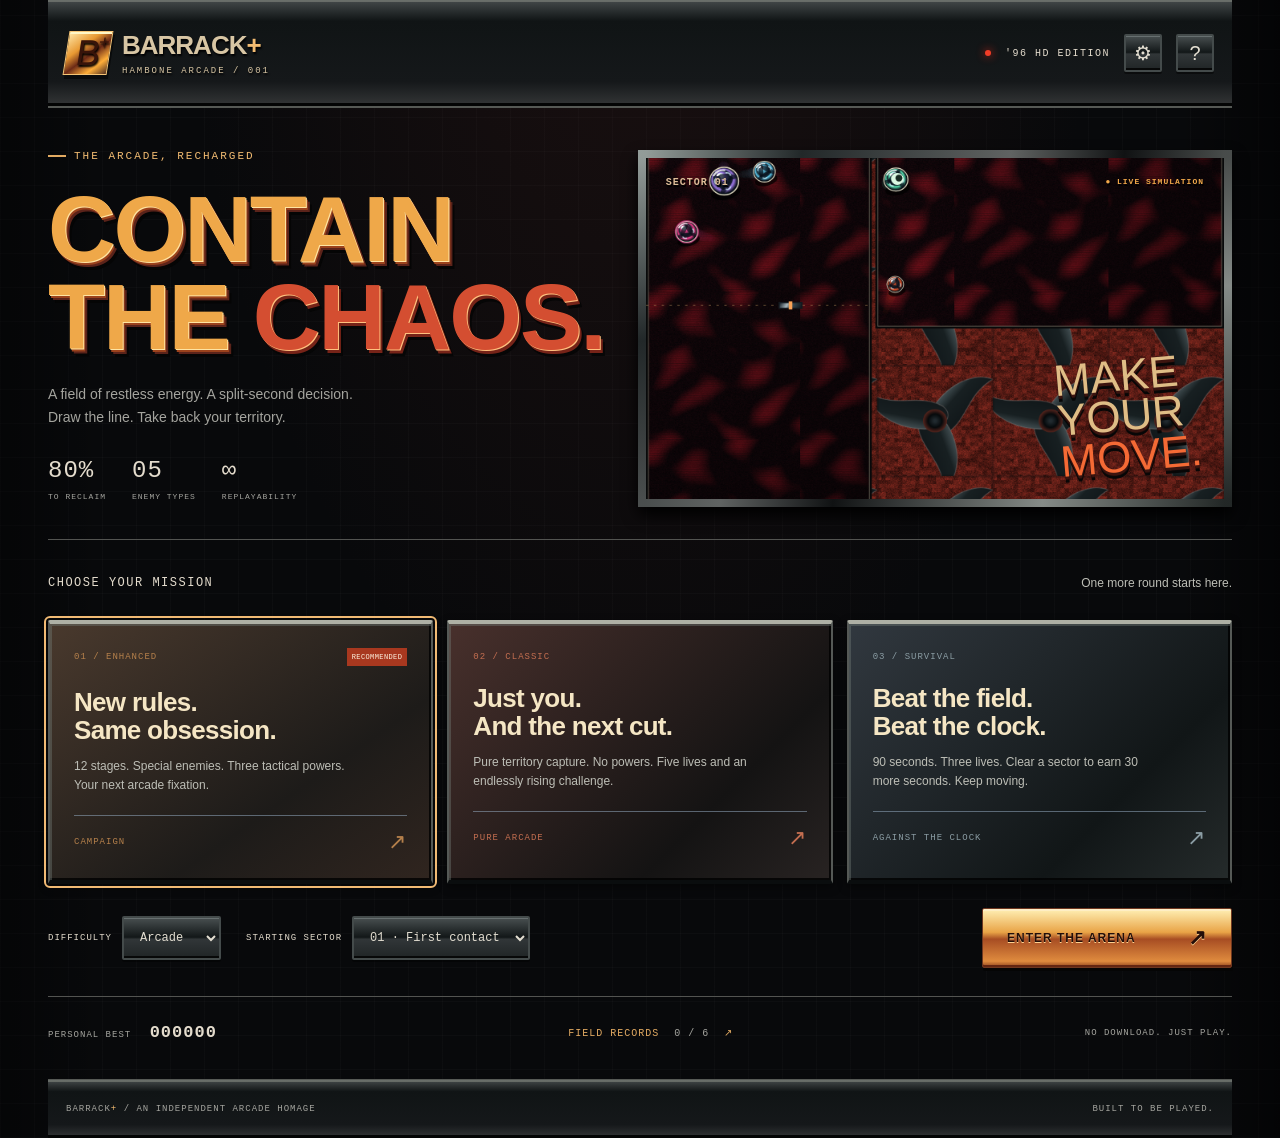
==== commit cab6bcda: "feat: add classic right-side mechanical score and level instruments" ====
--- a/web/index.html
+++ b/web/index.html
@@ -20,7 +20,13 @@
 <section id="play" hidden>
 <div class="game-top"><div><div class="eyebrow" id="modeName">ENHANCED CAMPAIGN</div><h2 id="sectorName">01 / FIRST CONTACT</h2></div><button id="pauseButton" class="outline">Ⅱ <span>PAUSE</span></button></div>
 <div class="game-layout"><div class="game-main"><div class="scoreboard"><div><small>SCORE</small><strong id="score">000000</strong></div><div><small>INTEGRITY</small><strong id="lives">● ● ● ● ●</strong></div><div><small id="timeLabel">SECTOR</small><strong id="stageNumber">01 / 12</strong></div></div><div class="arena-frame"><canvas id="arena" width="960" height="640" tabindex="0" aria-label="Game arena. Arrow keys aim. Space rotates. Enter fires. P pauses. Keys 1, 2, 3 use powers."></canvas><div id="toast" role="status"></div><div id="arenaBadge">RECLAIM 80% TO ADVANCE</div></div><div class="capture-row"><span>AREA RECLAIMED</span><strong id="percent">0.0<span>%</span></strong><span class="target">TARGET 80%</span></div><div class="progress-track"><div id="progressFill"></div><i></i></div><div class="controls"><div class="axis-group" aria-label="Barrier orientation"><button id="horizontal" class="active" aria-pressed="true">↔ <span>HORIZONTAL</span></button><button id="vertical" aria-pressed="false">↕ <span>VERTICAL</span></button></div><button id="fireButton" class="primary">FIRE <span>↗</span></button></div><p class="control-hint" id="controlHint">Click to fire · Right-click / Space to rotate · Arrow keys to aim · Enter to fire</p></div>
-<aside class="side-panel"><div class="panel-heading">TACTICAL SYSTEMS <span>+</span></div><p class="muted" id="powerDescription">A little help when the field fights back.</p><button class="power" id="slowButton"><span class="power-icon">◷</span><span><b>TIME DILATION</b><small>Slow the field for 5 seconds</small></span><strong id="slowCount">2</strong></button><button class="power" id="shieldButton"><span class="power-icon">◇</span><span><b>BEAM INSURANCE</b><small>Protect a life on your next hit</small></span><strong id="shieldCount">1</strong></button><button class="power" id="boostButton"><span class="power-icon">ϟ</span><span><b>OVERDRIVE</b><small>Faster barriers for 5 seconds</small></span><strong id="boostCount">2</strong></button><div class="field-guide"><div class="panel-heading">IN THE FIELD</div><div id="enemyList"></div></div><div class="tip"><span>FIELD NOTE / 001</span><p>Short cuts are safer.<br>Big cuts are sweeter.</p><small>Only empty regions are reclaimed. Separate the balls, then squeeze their territory.</small></div></aside></div>
+<aside class="side-panel"><section class="retro-status" aria-label="Barrack classic status">
+<div class="retro-status-logo">BARRACK<span> '96</span></div>
+<div class="retro-meter"><small>SCORE</small><strong id="retroScore">000000</strong></div>
+<div class="retro-meter"><small>LEVEL</small><strong id="retroLevel">01</strong></div>
+<div class="retro-meter"><small>LIVES</small><strong id="retroLives">5</strong></div>
+<div class="retro-meter claim"><small>RECLAIMED</small><strong id="retroClaim">0.0%</strong></div>
+</section><div class="panel-heading">TACTICAL SYSTEMS <span>+</span></div><p class="muted" id="powerDescription">A little help when the field fights back.</p><button class="power" id="slowButton"><span class="power-icon">◷</span><span><b>TIME DILATION</b><small>Slow the field for 5 seconds</small></span><strong id="slowCount">2</strong></button><button class="power" id="shieldButton"><span class="power-icon">◇</span><span><b>BEAM INSURANCE</b><small>Protect a life on your next hit</small></span><strong id="shieldCount">1</strong></button><button class="power" id="boostButton"><span class="power-icon">ϟ</span><span><b>OVERDRIVE</b><small>Faster barriers for 5 seconds</small></span><strong id="boostCount">2</strong></button><div class="field-guide"><div class="panel-heading">IN THE FIELD</div><div id="enemyList"></div></div><div class="tip"><span>FIELD NOTE / 001</span><p>Short cuts are safer.<br>Big cuts are sweeter.</p><small>Only empty regions are reclaimed. Separate the balls, then squeeze their territory.</small></div></aside></div>
 </section>
 </main><footer><span>BARRACK<span class="plus">+</span> <span class="muted">/ AN INDEPENDENT ARCADE HOMAGE</span></span><span>BUILT TO BE PLAYED.</span></footer>
 </div>
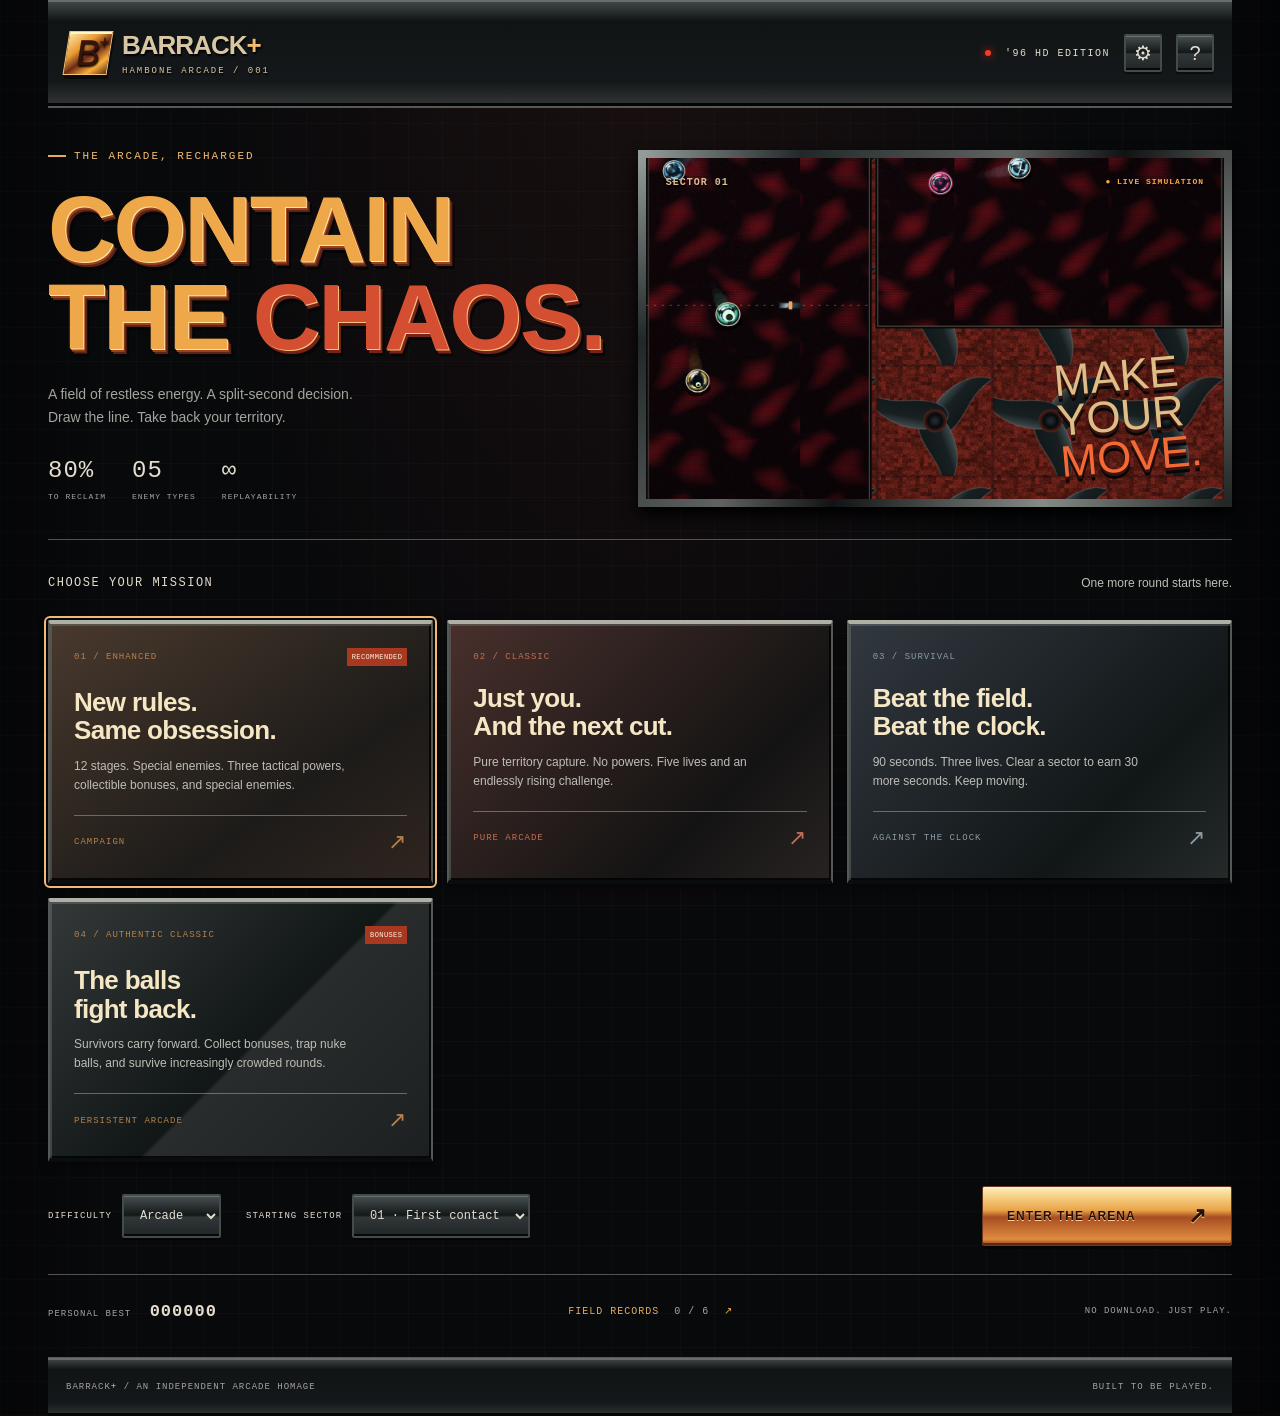
==== commit 97eb94e6: "feat: add Authentic Classic mode and bonus discovery HUD" ====
--- a/web/index.html
+++ b/web/index.html
@@ -13,20 +13,20 @@
 <div class="hero-copy"><div class="eyebrow"><span></span> THE ARCADE, RECHARGED</div><h1>CONTAIN<br>THE <em>CHAOS.</em></h1><p>A field of restless energy. A split-second decision.<br>Draw the line. Take back your territory.</p><div class="hero-details"><span><b>80%</b> TO RECLAIM</span><span><b>05</b> ENEMY TYPES</span><span><b>∞</b> REPLAYABILITY</span></div></div>
 <div class="hero-art" aria-hidden="true"><canvas id="attract" width="720" height="460"></canvas><div class="art-tag">SECTOR 01 <span>● LIVE SIMULATION</span></div><div class="art-stamp">MAKE<br>YOUR<br><strong>MOVE.</strong></div></div>
 <div class="mode-heading"><h2>CHOOSE YOUR MISSION</h2><span>One more round starts here.</span></div>
-<div class="modes"><button class="mode-card selected" data-mode="enhanced" aria-pressed="true"><span class="card-top">01 / ENHANCED <span class="pill">RECOMMENDED</span></span><strong>New rules.<br>Same obsession.</strong><p>12 stages. Special enemies. Three tactical powers. Your next arcade fixation.</p><span class="card-bottom">CAMPAIGN <span>↗</span></span></button><button class="mode-card" data-mode="classic" aria-pressed="false"><span class="card-top">02 / CLASSIC</span><strong>Just you.<br>And the next cut.</strong><p>Pure territory capture. No powers. Five lives and an endlessly rising challenge.</p><span class="card-bottom">PURE ARCADE <span>↗</span></span></button><button class="mode-card" data-mode="survival" aria-pressed="false"><span class="card-top">03 / SURVIVAL</span><strong>Beat the field.<br>Beat the clock.</strong><p>90 seconds. Three lives. Clear a sector to earn 30 more seconds. Keep moving.</p><span class="card-bottom">AGAINST THE CLOCK <span>↗</span></span></button></div>
+<div class="modes"><button class="mode-card selected" data-mode="enhanced" aria-pressed="true"><span class="card-top">01 / ENHANCED <span class="pill">RECOMMENDED</span></span><strong>New rules.<br>Same obsession.</strong><p>12 stages. Special enemies. Three tactical powers, collectible bonuses, and special enemies.</p><span class="card-bottom">CAMPAIGN <span>↗</span></span></button><button class="mode-card" data-mode="classic" aria-pressed="false"><span class="card-top">02 / CLASSIC</span><strong>Just you.<br>And the next cut.</strong><p>Pure territory capture. No powers. Five lives and an endlessly rising challenge.</p><span class="card-bottom">PURE ARCADE <span>↗</span></span></button><button class="mode-card" data-mode="survival" aria-pressed="false"><span class="card-top">03 / SURVIVAL</span><strong>Beat the field.<br>Beat the clock.</strong><p>90 seconds. Three lives. Clear a sector to earn 30 more seconds. Keep moving.</p><span class="card-bottom">AGAINST THE CLOCK <span>↗</span></span></button><button class="mode-card" data-mode="authentic" aria-pressed="false"><span class="card-top">04 / AUTHENTIC CLASSIC <span class="pill">BONUSES</span></span><strong>The balls<br>fight back.</strong><p>Survivors carry forward. Collect bonuses, trap nuke balls, and survive increasingly crowded rounds.</p><span class="card-bottom">PERSISTENT ARCADE <span>↗</span></span></button></div>
 <div class="launch-row"><label>DIFFICULTY <select id="difficulty"><option value="relaxed">Relaxed</option><option value="normal" selected>Arcade</option><option value="expert">Expert</option></select></label><label id="stageLabel">STARTING SECTOR <select id="stageSelect"><option value="1">01 · First contact</option></select></label><button id="startButton" class="primary">ENTER THE ARENA <span>↗</span></button></div>
 <div class="home-bottom"><div>PERSONAL BEST <strong id="homeBest">000000</strong></div><button class="text-btn" id="achievementsButton">FIELD RECORDS <span id="achievementCount">0 / 6</span> ↗</button><span>NO DOWNLOAD. JUST PLAY.</span></div>
 </section>
 <section id="play" hidden>
 <div class="game-top"><div><div class="eyebrow" id="modeName">ENHANCED CAMPAIGN</div><h2 id="sectorName">01 / FIRST CONTACT</h2></div><button id="pauseButton" class="outline">Ⅱ <span>PAUSE</span></button></div>
-<div class="game-layout"><div class="game-main"><div class="scoreboard"><div><small>SCORE</small><strong id="score">000000</strong></div><div><small>INTEGRITY</small><strong id="lives">● ● ● ● ●</strong></div><div><small id="timeLabel">SECTOR</small><strong id="stageNumber">01 / 12</strong></div></div><div class="arena-frame"><canvas id="arena" width="960" height="640" tabindex="0" aria-label="Game arena. Arrow keys aim. Space rotates. Enter fires. P pauses. Keys 1, 2, 3 use powers."></canvas><div id="toast" role="status"></div><div id="arenaBadge">RECLAIM 80% TO ADVANCE</div></div><div class="capture-row"><span>AREA RECLAIMED</span><strong id="percent">0.0<span>%</span></strong><span class="target">TARGET 80%</span></div><div class="progress-track"><div id="progressFill"></div><i></i></div><div class="controls"><div class="axis-group" aria-label="Barrier orientation"><button id="horizontal" class="active" aria-pressed="true">↔ <span>HORIZONTAL</span></button><button id="vertical" aria-pressed="false">↕ <span>VERTICAL</span></button></div><button id="fireButton" class="primary">FIRE <span>↗</span></button></div><p class="control-hint" id="controlHint">Click to fire · Right-click / Space to rotate · Arrow keys to aim · Enter to fire</p></div>
+<div class="game-layout"><div class="game-main"><div class="scoreboard"><div><small>SCORE</small><strong id="score">000000</strong></div><div><small>INTEGRITY</small><strong id="lives">● ● ● ● ●</strong></div><div><small id="timeLabel">SECTOR</small><strong id="stageNumber">01 / 12</strong></div></div><div class="arena-frame"><canvas id="arena" width="960" height="640" tabindex="0" aria-label="Game arena. Arrow keys aim. Space rotates. Enter fires. P pauses. Keys 1, 2, 3 use powers."></canvas><div id="toast" role="status"></div><div id="arenaBadge">RECLAIM 80% TO ADVANCE</div><div id="bonusHud" aria-live="polite"></div></div><div class="capture-row"><span>AREA RECLAIMED</span><strong id="percent">0.0<span>%</span></strong><span class="target">TARGET 80%</span></div><div class="progress-track"><div id="progressFill"></div><i></i></div><div class="controls"><div class="axis-group" aria-label="Barrier orientation"><button id="horizontal" class="active" aria-pressed="true">↔ <span>HORIZONTAL</span></button><button id="vertical" aria-pressed="false">↕ <span>VERTICAL</span></button></div><button id="fireButton" class="primary">FIRE <span>↗</span></button></div><p class="control-hint" id="controlHint">Click to fire · Right-click / Space to rotate · Arrow keys to aim · Enter to fire</p></div>
 <aside class="side-panel"><section class="retro-status" aria-label="Barrack classic status">
 <div class="retro-status-logo">BARRACK<span> '96</span></div>
 <div class="retro-meter"><small>SCORE</small><strong id="retroScore">000000</strong></div>
 <div class="retro-meter"><small>LEVEL</small><strong id="retroLevel">01</strong></div>
 <div class="retro-meter"><small>LIVES</small><strong id="retroLives">5</strong></div>
 <div class="retro-meter claim"><small>RECLAIMED</small><strong id="retroClaim">0.0%</strong></div>
-</section><div class="panel-heading">TACTICAL SYSTEMS <span>+</span></div><p class="muted" id="powerDescription">A little help when the field fights back.</p><button class="power" id="slowButton"><span class="power-icon">◷</span><span><b>TIME DILATION</b><small>Slow the field for 5 seconds</small></span><strong id="slowCount">2</strong></button><button class="power" id="shieldButton"><span class="power-icon">◇</span><span><b>BEAM INSURANCE</b><small>Protect a life on your next hit</small></span><strong id="shieldCount">1</strong></button><button class="power" id="boostButton"><span class="power-icon">ϟ</span><span><b>OVERDRIVE</b><small>Faster barriers for 5 seconds</small></span><strong id="boostCount">2</strong></button><div class="field-guide"><div class="panel-heading">IN THE FIELD</div><div id="enemyList"></div></div><div class="tip"><span>FIELD NOTE / 001</span><p>Short cuts are safer.<br>Big cuts are sweeter.</p><small>Only empty regions are reclaimed. Separate the balls, then squeeze their territory.</small></div></aside></div>
+</section><div class="panel-heading">TACTICAL SYSTEMS <span>+</span></div><p class="muted" id="powerDescription">A little help when the field fights back.</p><button class="power" id="slowButton"><span class="power-icon">◷</span><span><b>TIME DILATION</b><small>Slow the field for 5 seconds</small></span><strong id="slowCount">2</strong></button><button class="power" id="shieldButton"><span class="power-icon">◇</span><span><b>BEAM INSURANCE</b><small>Protect a life on your next hit</small></span><strong id="shieldCount">1</strong></button><button class="power" id="boostButton"><span class="power-icon">ϟ</span><span><b>OVERDRIVE</b><small>Faster barriers for 5 seconds</small></span><strong id="boostCount">2</strong></button><div class="field-guide"><div class="panel-heading">IN THE FIELD</div><div id="enemyList"></div></div><div class="bonus-guide"><div class="panel-heading">COLLECTIBLE BONUSES</div><div id="bonusList"></div></div><div class="tip"><span>FIELD NOTE / 001</span><p>Short cuts are safer.<br>Big cuts are sweeter.</p><small>Only empty regions are reclaimed. Separate the balls, then squeeze their territory.</small></div></aside></div>
 </section>
 </main><footer><span>BARRACK<span class="plus">+</span> <span class="muted">/ AN INDEPENDENT ARCADE HOMAGE</span></span><span>BUILT TO BE PLAYED.</span></footer>
 </div>
--- a/web/retro96.css
+++ b/web/retro96.css
@@ -164,4 +164,59 @@
   body.retro96 .scoreboard strong { padding: 3px 5px; min-width: 0; font-size: 15px; }
   body.retro96 .side-panel { padding: 10px; }
   body.retro96 header, body.retro96 footer { padding-left: 8px; padding-right: 8px; }
-}+}
+
+/* Original-inspired, inset status instruments live in the right-hand rail. */
+.retro-status { display: none; }
+body.retro96 .retro-status {
+  display: grid; gap: 10px;
+  padding: 9px 8px 18px;
+  margin-bottom: 17px;
+  border-bottom: 3px ridge #80817b;
+}
+body.retro96 .retro-status-logo {
+  color: #f1b45b;
+  font: 900 30px/1 Impact, 'Arial Narrow', sans-serif;
+  letter-spacing: -1px;
+  text-shadow: 1px 1px #f4e0a2, 3px 4px #652419, 5px 6px #000;
+  padding: 3px 0 14px;
+}
+body.retro96 .retro-status-logo span { font-size: 15px; color: #ed6435; }
+body.retro96 .retro-meter {
+  display: grid; grid-template-columns: 1fr;
+  padding: 6px;
+  background: linear-gradient(165deg,#676b66,#1c2121 26%,#4b4e4b 50%,#101314);
+  border: 3px ridge #888b82;
+  box-shadow: inset 0 0 0 1px #090d0e, 0 3px 3px #0009;
+}
+body.retro96 .retro-meter small {
+  display: block;
+  padding: 4px 5px 5px;
+  text-align: center;
+  font: bold 11px 'Courier New', monospace;
+  letter-spacing: 2px; color: #171c1e;
+  text-shadow: 0 1px #babdb7;
+  background: linear-gradient(#cacbc5,#808780 43%,#bdc0ba 48%,#535955);
+  border: 2px ridge #9b9e96;
+}
+body.retro96 .retro-meter strong {
+  margin-top: 6px;
+  padding: 6px 10px 3px;
+  text-align: center;
+  font: bold 27px 'Courier New', monospace;
+  letter-spacing: 3px; color: #f34835;
+  text-shadow: 0 0 10px #fc321bc5, 0 2px #550c0a;
+  background: #060706;
+  border: 3px inset #606764;
+  box-shadow: inset 0 0 10px #000;
+}
+body.retro96 .retro-meter.claim strong {
+  color: #93e668;
+  text-shadow: 0 0 8px #77d94da5;
+}
+@media (min-width: 801px) {
+  body.retro96 .scoreboard { display: none; }
+}
+@media (max-width: 800px) {
+  body.retro96 .retro-status { display: none; }
+}
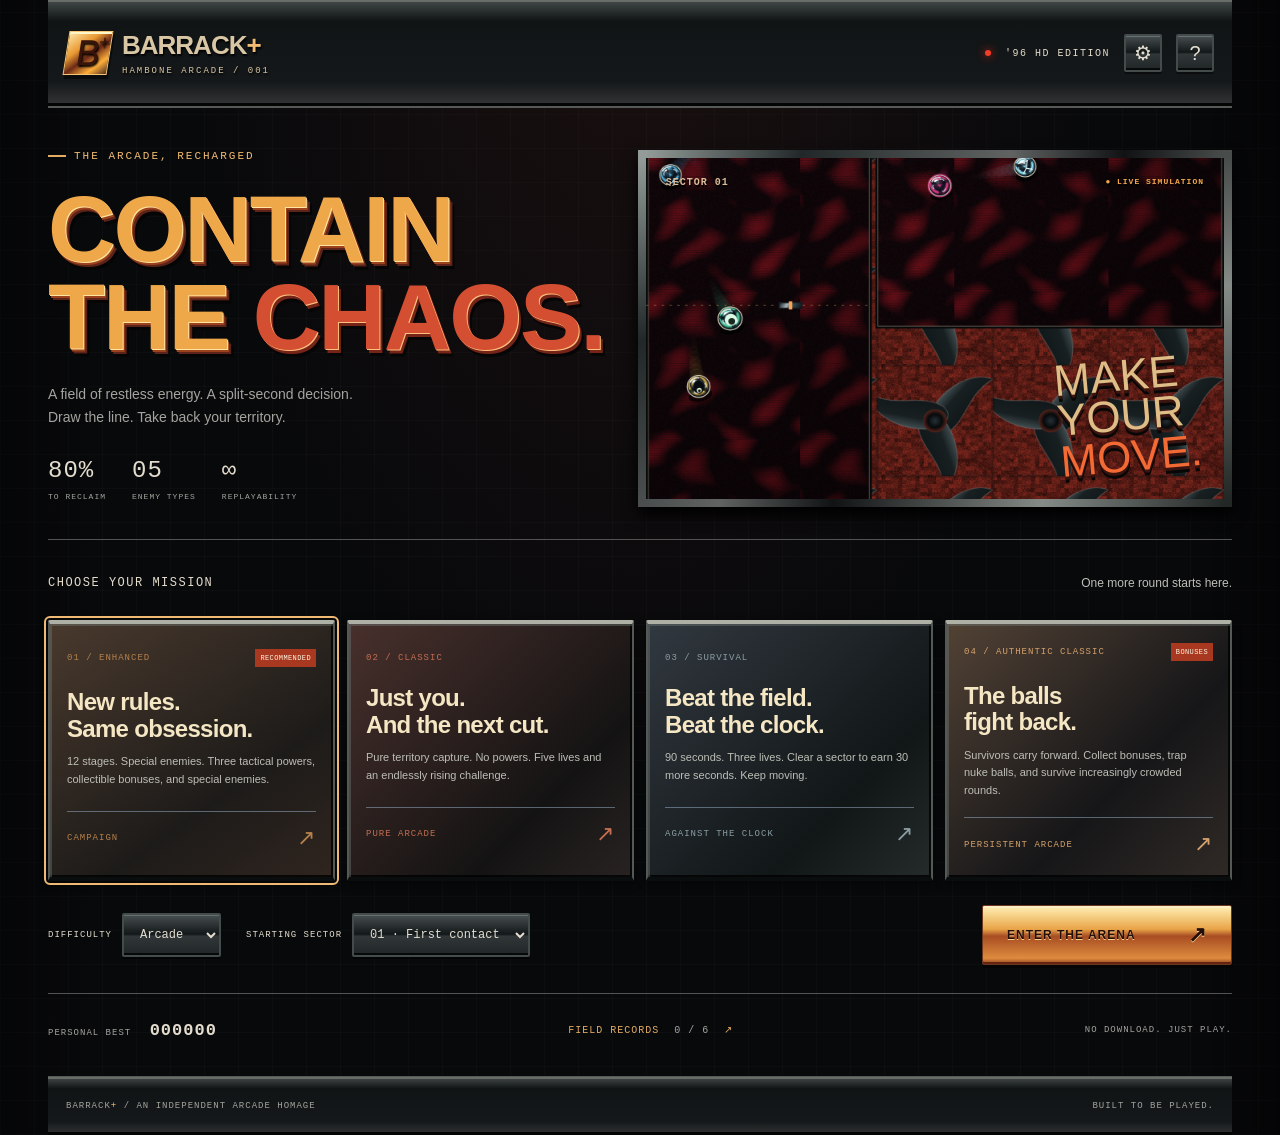
==== commit bacd68f6: "style: load gameplay and bonus responsive CSS" ====
--- a/web/index.html
+++ b/web/index.html
@@ -3,7 +3,7 @@
 <head>
 <meta charset="utf-8"><meta name="viewport" content="width=device-width,initial-scale=1,viewport-fit=cover"><meta name="theme-color" content="#dce6f1">
 <meta name="description" content="Barrack+ — a modern territory-capture arcade game. Build barriers, contain the chaos, and reclaim the arena. Play with touch, mouse, or keyboard.">
-<title>Barrack+ · Contain the chaos</title><link rel="icon" href="icon.svg" type="image/svg+xml"><link rel="stylesheet" href="style.css"><link rel="stylesheet" href="metallic.css"><link rel="stylesheet" href="retro96.css">
+<title>Barrack+ · Contain the chaos</title><link rel="icon" href="icon.svg" type="image/svg+xml"><link rel="stylesheet" href="style.css"><link rel="stylesheet" href="metallic.css"><link rel="stylesheet" href="retro96.css"><link rel="stylesheet" href="bonus-ui.css">
 </head>
 <body>
 <div class="shell">
--- a/web/bonus-ui.css
+++ b/web/bonus-ui.css
@@ -0,0 +1,74 @@
+/* Shared gameplay-fidelity UI: four modes, pickup readouts and tactile mobile controls. */
+.modes { grid-template-columns: repeat(4, minmax(0, 1fr)); gap: 12px; }
+.mode-card { min-width: 0; padding: 19px 17px; }
+.mode-card strong { font-size: 24px; }
+.mode-card p { font-size: 11px; overflow-wrap: anywhere; }
+.mode-card[data-mode="authentic"] {
+  --card-color: #d47a43;
+  background: linear-gradient(135deg,#ffffff,#f6e1d2 48%,#ead1bd 49%,#fff7ed);
+}
+.mode-card[data-mode="authentic"].selected {
+  background: linear-gradient(135deg,#fffef8,#fde3ca 44%,#ecc9aa 45%,#fff6ec);
+}
+body.retro96 .mode-card[data-mode="authentic"] {
+  --card-color: #d4a16b;
+  background: linear-gradient(135deg,#524235,#161618 62%,#302a26);
+}
+body.retro96 .mode-card[data-mode="authentic"].selected {
+  background: linear-gradient(135deg,#5b4633,#1f1c18 55%,#382b24);
+}
+#bonusHud {
+  position: absolute;
+  left: 12px; bottom: 13px; right: 12px;
+  z-index: 4; pointer-events: none;
+  width: max-content; max-width: calc(100% - 24px);
+  padding: 7px 11px;
+  font: 800 12px/1.35 'Courier New',monospace;
+  letter-spacing: .25px;
+  color: #fff7c6;
+  text-shadow: 0 1px 2px #000;
+  border: 1px solid #fff6b99e;
+  background: #142940df;
+  box-shadow: 0 2px 14px #0006;
+  border-radius: 3px;
+}
+#bonusHud[hidden] { display: none !important; }
+body.retro96 #bonusHud {
+  color: #fbe6ae; background: #151110eb;
+  border: 2px ridge #ab8055;
+  box-shadow: inset 0 1px #f1b56c44, 0 3px 8px #000c;
+}
+.bonus-guide { margin-top: 22px; }
+.bonus-item {
+  display: flex; align-items: center; gap: 10px;
+  margin-top: 11px; font-size: 11px;
+}
+.bonus-item .bonus-icon {
+  display: grid; place-items: center; flex: 0 0 30px;
+  width: 30px; height: 30px; border-radius: 50%;
+  color: #fffefa; font: 900 15px Arial,sans-serif;
+  text-shadow: 0 1px #1118;
+  background: radial-gradient(circle at 30% 20%, #fff8, transparent 35%),
+    radial-gradient(circle at 40% 35%, var(--bonus), #161c24 84%);
+  border: 1px solid #d8e9f3bb;
+  box-shadow: 0 0 8px var(--bonus);
+}
+.bonus-item b { color: #1b4986; font: bold 10px 'Courier New',monospace; }
+.bonus-item small { display:block; margin-top:3px; color: #4b6380; font-size:9px; line-height: 1.4; }
+body.retro96 .bonus-item b { color: #eac296; }
+body.retro96 .bonus-item small { color: #b5b4a6; }
+@media (max-width: 1140px) {
+  .modes { grid-template-columns: repeat(2, minmax(0,1fr)); }
+  .mode-card strong { font-size: 24px; }
+}
+@media (max-width: 800px) {
+  .bonus-guide { display: none; }
+}
+@media (max-width: 600px) {
+  .modes { grid-template-columns: 1fr; }
+  .mode-card { padding: 16px; }
+  #bonusHud { font-size: 9px; left: 6px; bottom: 6px; padding: 4px 6px; }
+  body.retro96 .mode-card { min-height: 115px; }
+  .controls button { min-height: 44px; }
+  #arena { touch-action: none; }
+}
